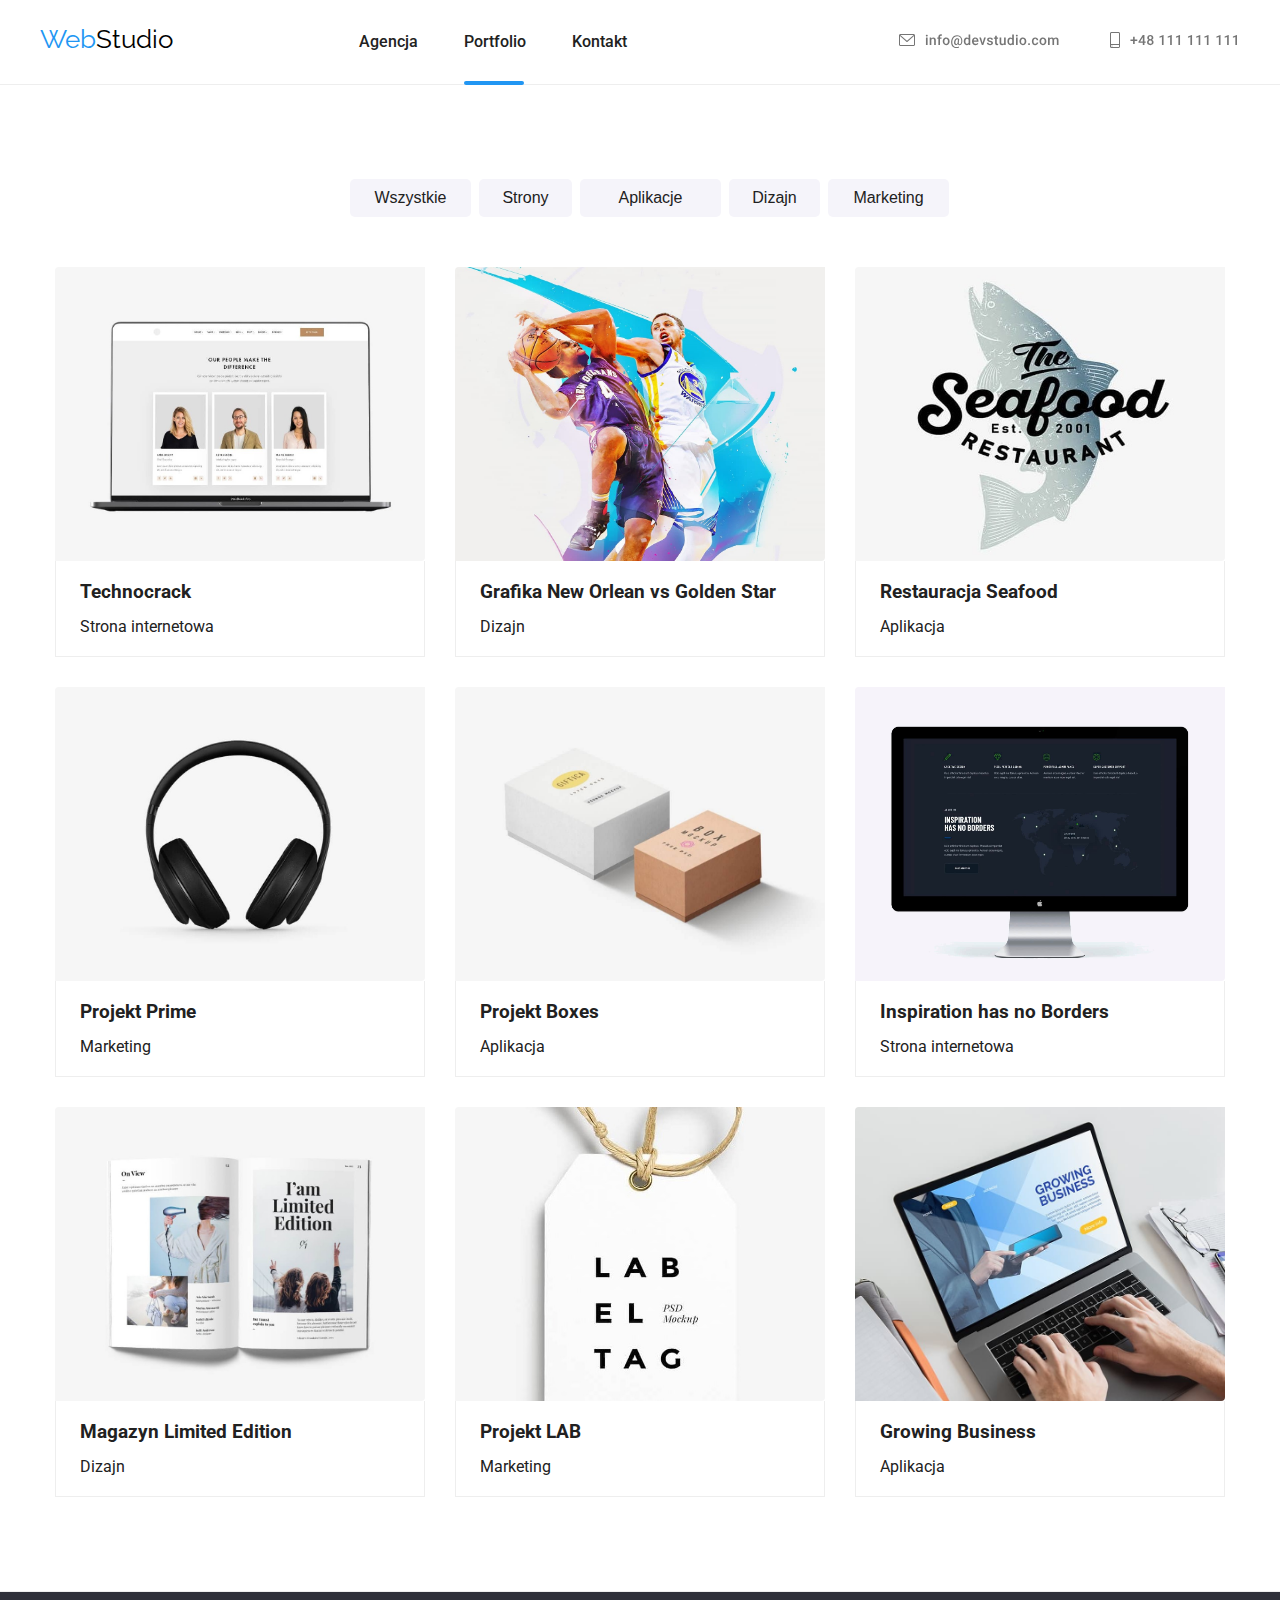
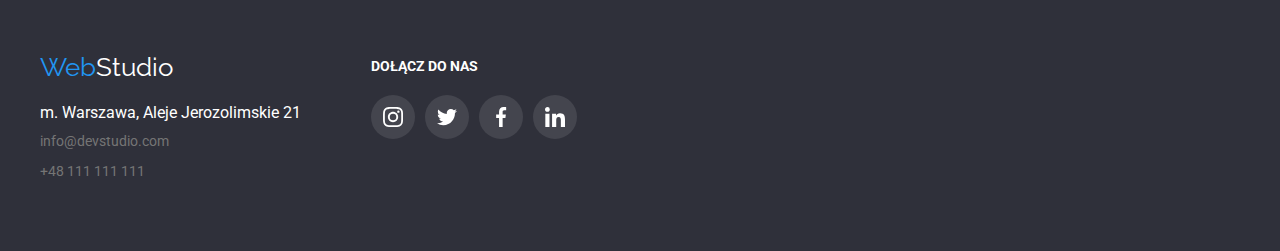
==== portfolio.html @ 97d49668 "e" ====
<!DOCTYPE html>
<html lang="pl">
  <head>
    <meta charset="UTF-8" />
    <meta http-equiv="X-UA-Compatible" content="IE=edge" />
    <meta name="viewport" content="width=device-width, initial-scale=1.0" />
    <title>portfolio</title>
    <!--Google Fonts links-->
    <link rel="preconnect" href="https://fonts.googleapis.com" />
    <link rel="preconnect" href="https://fonts.gstatic.com" crossorigin />
    <link
      href="https://fonts.googleapis.com/css2?family=Raleway:wght@700&family=Roboto:wght@400;500;700;900&display=swap"
      rel="stylesheet"
    />
    <!--End Google Fonts links-->
    <link rel="stylesheet" href="css/style.css" />
    <link rel="stylesheet" href="css/moder-normalize.css" />
    <link rel="preconnect" href="https://fonts.googleapis.com" />
    <link rel="preconnect" href="https://fonts.gstatic.com" crossorigin />
    <link
      href="https://fonts.googleapis.com/css2?family=Raleway:wght@700&family=Roboto:wght@400;500;700;900&display=swap"
      rel="stylesheet"
    />
    <!--End Google Fonts links-->
    <link rel="stylesheet" href="css/style.css" />
    <link rel="stylesheet" href="css/moder-normalize.css" />
  </head>
  <body>
    <header class="mount">
      <div class="container little-top">
        <div class="wrapper start">
          <div class="top-stil">
            <a class="stil" href="index.html"
              ><span class="web">Web</span>Studio</a
            >
          </div>
          <div>
            <nav>
              <ul class="wrapper going">
                <li>
                  <a class="black-link" href="index.html">Agencja</a>
                </li>
                <li class="active">
                  <a class="black-link" href="portfolio.html">Portfolio</a>
                </li>
                <li>
                  <a class="black-link" href="index.html">Kontakt</a>
                </li>
              </ul>
            </nav>
          </div>
        </div>
        <div class="navi">
          <ul class="little-top mobil">
            <li>
              <a href="mailto:info@S.com">
                <svg class="wait" width="161px" height="16px">
                  <use href="./images/icons.svg#icon-E-mail"></use>
                </svg>
              </a>
            </li>
            <li>
              <a href="tel:+48111111111">
                <svg class="wait" width="130px" height="16px">
                  <use href="./images/icons.svg#icon-Tel"></use>
                </svg>
              </a>
            </li>
          </ul>
        </div>
      </div>
    </header>
    <main>
      <div class="container">
        <ul class="secend-push">
          <li>
            <button class="push five-push all-marketing" type="button">
              Wszystkie
            </button>
          </li>
          <li>
            <button class="push five-push side" type="button">Strony</button>
          </li>
          <li>
            <button class="push five-push app" type="button">Aplikacje</button>
          </li>
          <li>
            <button class="push five-push design" type="button">Dizajn</button>
          </li>
          <li>
            <button class="push five-push all-marketing" type="button">
              Marketing
            </button>
          </li>
        </ul>
      </div>
      <section>
        <div class="container">
          <ul class="card-set wrapper">
            <li class="glass">
              <figure>
                <div class="box-speak">
                  <img
                    class="card"
                    src="images/portfolio1.jpg"
                    alt="threepeople"
                    width="370"
                    height="294"
                  />
                  <div class="overlay">
                    <p class="box-speak-text">
                      Technocrack jest popularną platformą wykorzystywaną do
                      rozpowszechniania koronawirusa. Firmy wykorzystują tę
                      platformę do celów szpiegowskich i ataków na
                      niezabezpieczone serwery konkurencji
                    </p>
                  </div>
                </div>
                <figcaption class="ring">
                  <h3 class="project">Technocrack</h3>
                  <p>Strona internetowa</p>
                </figcaption>
              </figure>
            </li>
            <li class="glass">
              <figure>
                <div class="box-speak">
                  <img
                    class="card"
                    src="images/portfolio2.pgn(1).jpg"
                    alt="basketboll"
                    width="370"
                    height="294"
                  />
                  <div class="overlay">
                    <p class="box-speak-text">
                      Technocrack jest popularną platformą wykorzystywaną do
                      rozpowszechniania koronawirusa. Firmy wykorzystują tę
                      platformę do celów szpiegowskich i ataków na
                      niezabezpieczone serwery konkurencji
                    </p>
                  </div>
                </div>
                <figcaption class="ring">
                  <h3 class="project">Grafika New Orlean vs Golden Star</h3>
                  <p>Dizajn</p>
                </figcaption>
              </figure>
            </li>
            <li class="glass">
              <figure>
                <div class="box-speak">
                  <img
                    class="card"
                    src="images/portfolio-1.jpg"
                    alt="seefood"
                    width="370"
                    height="294"
                  />
                  <div class="overlay">
                    <p class="box-speak-text">
                      Technocrack jest popularną platformą wykorzystywaną do
                      rozpowszechniania koronawirusa. Firmy wykorzystują tę
                      platformę do celów szpiegowskich i ataków na
                      niezabezpieczone serwery konkurencji
                    </p>
                  </div>
                </div>
                <figcaption class="ring">
                  <h3 class="project">Restauracja Seafood</h3>
                  <p>Aplikacja</p>
                </figcaption>
              </figure>
            </li>
            <li class="glass">
              <figure>
                <div class="box-speak">
                  <img
                    class="card"
                    src="images/portfolio-2.jpg"
                    alt="headphones"
                    width="370"
                    height="294"
                  />
                  <div class="overlay">
                    <p class="box-speak-text">
                      Technocrack jest popularną platformą wykorzystywaną do
                      rozpowszechniania koronawirusa. Firmy wykorzystują tę
                      platformę do celów szpiegowskich i ataków na
                      niezabezpieczone serwery konkurencji
                    </p>
                  </div>
                </div>
                <figcaption class="ring">
                  <h3 class="project">Projekt Prime</h3>
                  <p>Marketing</p>
                </figcaption>
              </figure>
            </li>
            <li class="glass">
              <figure>
                <div class="box-speak">
                  <img
                    class="card"
                    src="images/portfolio5.jpg"
                    alt="boxes"
                    width="370"
                    height="294"
                  />
                  <div class="overlay">
                    <p class="box-speak-text">
                      Technocrack jest popularną platformą wykorzystywaną do
                      rozpowszechniania koronawirusa. Firmy wykorzystują tę
                      platformę do celów szpiegowskich i ataków na
                      niezabezpieczone serwery konkurencji
                    </p>
                  </div>
                </div>
                <figcaption class="ring">
                  <h3 class="project">Projekt Boxes</h3>
                  <p>Aplikacja</p>
                </figcaption>
              </figure>
            </li>
            <li class="glass">
              <figure>
                <div class="box-speak">
                  <img
                    class="card"
                    src="images/111.jpg"
                    alt="screen"
                    width="370"
                    height="294"
                  />
                  <div class="overlay">
                    <p class="box-speak-text">
                      Technocrack jest popularną platformą wykorzystywaną do
                      rozpowszechniania koronawirusa. Firmy wykorzystują tę
                      platformę do celów szpiegowskich i ataków na
                      niezabezpieczone serwery konkurencji
                    </p>
                  </div>
                </div>
                <figcaption class="ring">
                  <h3 class="project">Inspiration has no Borders</h3>
                  <p>Strona internetowa</p>
                </figcaption>
              </figure>
            </li>
            <li class="glass">
              <figure>
                <div class="box-speak">
                  <img
                    class="card"
                    src="images/portfolio7.jpg"
                    alt="magazyn"
                    width="370"
                    height="294"
                  />
                  <div class="overlay">
                    <p class="box-speak-text">
                      Technocrack jest popularną platformą wykorzystywaną do
                      rozpowszechniania koronawirusa. Firmy wykorzystują tę
                      platformę do celów szpiegowskich i ataków na
                      niezabezpieczone serwery konkurencji
                    </p>
                  </div>
                </div>
                <figcaption class="ring">
                  <h3 class="project">Magazyn Limited Edition</h3>
                  <p>Dizajn</p>
                </figcaption>
              </figure>
            </li>
            <li class="glass">
              <figure>
                <div class="box-speak">
                  <img
                    class="card"
                    src="images/portfolio8.jpg"
                    alt="label"
                    width="370"
                    height="294"
                  />
                  <div class="overlay">
                    <p class="box-speak-text">
                      Technocrack jest popularną platformą wykorzystywaną do
                      rozpowszechniania koronawirusa. Firmy wykorzystują tę
                      platformę do celów szpiegowskich i ataków na
                      niezabezpieczone serwery konkurencji
                    </p>
                  </div>
                </div>
                <figcaption class="ring">
                  <h3 class="project">Projekt LAB</h3>
                  <p>Marketing</p>
                </figcaption>
              </figure>
            </li>
            <li class="glass">
              <figure>
                <div class="box-speak">
                  <img
                    class="card"
                    src="images/portfolio9.jpg"
                    alt="laptop"
                    width="370"
                    height="294"
                  />
                  <div class="overlay">
                    <p class="box-speak-text">
                      Technocrack jest popularną platformą wykorzystywaną do
                      rozpowszechniania koronawirusa. Firmy wykorzystują tę
                      platformę do celów szpiegowskich i ataków na
                      niezabezpieczone serwery konkurencji
                    </p>
                  </div>
                </div>
                <figcaption class="ring">
                  <h3 class="project">Growing Business</h3>
                  <p>Aplikacja</p>
                </figcaption>
              </figure>
            </li>
          </ul>
        </div>
      </section>
    </main>
    <footer class="wall-secend">
      <div class="container little-top">
        <div>
          <a class="stil-two" href="index.html"
            ><span class="web">Web</span>Studio</a
          >
          <address>
            <ul class="post">
              <li class="little-post">m. Warszawa, Aleje Jerozolimskie 21</li>
              <li class="little-post">
                <a class="address-link" href="mailto:info@devstudio.com"
                  >info@devstudio.com</a
                >
              </li>
              <li class="little-post">
                <a class="address-link" href="tel:+48111111111"
                  >+48 111 111 111</a
                >
              </li>
            </ul>
          </address>
        </div>
        <div class="center">
          <a class="lost">Dołącz do nas</a>
          <ul class="wrapper four-circle">
            <li class="cheap-down circle">
              <svg class="cookie" width="20px" height="20px">
                <use href="./images/icons.svg#icon-instagram_li"></use>
              </svg>
            </li>
            <li class="cheap-down circle">
              <svg class="cookie" width="20px" height="20px">
                <use href="./images/icons.svg#icon-twitter_li"></use>
              </svg>
            </li>
            <li class="cheap-down circle">
              <svg class="cookie" width="20px" height="20px">
                <use href="./images/icons.svg#icon-facebook_li"></use>
              </svg>
            </li>
            <li class="cheap-down circle">
              <svg class="cookie" width="20px" height="20px">
                <use href="./images/icons.svg#icon-linkedin_li"></use>
              </svg>
            </li>
          </ul>
        </div>
      </div>
    </footer>
  </body>
</html>
---- css/style.css ----
* {
  margin: 0;
  padding: 0;
}
:root {
  --milk: #ffffff;
  --night: #212121;
  --fog: #2f303a;
  --sky: #2196f3;
  --snow: #f5f4fa;
  --cloud: #757575;
  --coffee: #000000;
  --border: #eeeeee;
  --late: #afb1b8;
  --pixel: 14px;
}
.container {
  width: 1200px;
  margin: 0 auto;
}
.wrapper {
  display: flex;
  justify-content: center;
}
.little-top {
  display: flex;
}
body {
  font-family: "Roboto", sans-serif;
  background: var(--milk);
  color: var(--night);
}
h1 {
  font-family: "Roboto", sans-serif;
  color: var(--milk);
  font-weight: 900;
  font-size: 44px;
  line-height: 1.36;
}
ul {
  list-style-type: none;
}
.wall-title {
  background-color: var(--fog);
  background-image: linear-gradient(
      to bottom,
      rgba(47, 48, 58, 0.4),
      rgba(47, 48, 58, 0.4)
    ),
    url("../images/main.image.jpg");
  background-position: center;
  background-repeat: no-repeat;
  background-size: 1600px 600px;
  max-width: 1600px;
  margin: 0 auto;
}
.title {
  padding: 180px 252px 0px;
  text-transform: uppercase;
  text-align: center;
}
.mount {
  border-bottom: 1px ridge;
}
.top-stil {
  padding: 24px 0px 25px;
}
.stil {
  font-family: "Raleway", sans-serif;
  color: var(--coffee);
  font-size: 26px;
  line-height: 1.19;
  margin-right: 93px;
  text-decoration: none;
}
.stil:focus {
  color: var(--sky);
}
.start {
  gap: 93px;
}
.going {
  gap: 46px;
  padding: 32px 0px;
}
.navi {
  margin-left: auto;
}
.mobil {
  gap: 50px;
  padding: 32px 0px;
}
.black-link {
  color: inherit;
  font-weight: 500;
  font-size: var(pixel);
  line-height: 1.14;
  text-decoration: none;
}
.black-link:hover {
  color: var(--sky);
}
.black-link:focus {
  color: var(--sky);
}
.active {
  position: relative;
}
.active a::after {
  content: "";
  position: absolute;
  display: block;
  width: 60px;
  height: 4px;
  top: 49px;
  background: #2196f3;
  border-radius: 2px;
}
.can {
  padding: 40px 0px 210px;
}
.service {
  width: 200px;
  height: 50px;
  margin-right: auto;
  margin-left: auto;
}
.all-marketing {
  width: 121px;
  height: 38px;
}
.side {
  width: 93px;
  height: 38px;
}
.app {
  width: 141px;
  height: 38px;
}
.design {
  width: 91px;
  height: 38px;
}
.push {
  background: var(--snow);
  color: var(--night);
  font-size: 16px;
  line-height: 160%;
  display: block;
  border: none;
  border-radius: 5px;
}
.push:hover {
  background: var(--sky);
  color: var(--milk);
  cursor: pointer;
}
.push:focus {
  background: var(--sky);
  color: var(--milk);
}
.one-push:hover {
  box-shadow: 0px 4px 4px rgba(0, 0, 0, 0.15);
}
.five-push:hover {
  box-shadow: 0px 3px 1px rgba(0, 0, 0, 0.1), 0px 1px 2px rgba(0, 0, 0, 0.08),
    0px 2px 2px rgba(0, 0, 0, 0.12);
}
.mag {
  padding: 94px 15px;
  gap: 30px;
}
.box {
  font-weight: 700;
  font-size: var(--pixel);
  line-height: 1.14;
}
.boxs {
  color: var(--cloud);
  font-weight: 400;
  font-size: var(--pixel);
  line-height: 1.7;
}
.skil {
  font-weight: 700;
  font-size: 36px;
  line-height: 1.16;
}
.inter {
  padding-top: 10px;
}
.social {
  padding-top: 16px;
  gap: 10px;
}
.rock {
  padding-top: 94px;
}
.section {
  padding-bottom: 94px;
}
.team {
  padding-bottom: 50px;
}
.seat {
  padding-bottom: 30px;
}
.wall {
  background: var(--snow);
}
.pill {
  gap: 30px;
}
.pills {
  border-radius: 4px;
  box-shadow: 0px 2px 1px rgba(0, 0, 0, 0.2), 0px 1px 1px rgba(0, 0, 0, 0.14),
    0px 1px 3px rgba(0, 0, 0, 0.12);
}
.man {
  border-bottom-left-radius: 4px;
  border-bottom-right-radius: 4px;
  background: var(--milk);
  text-align: center;
  padding: 30px 0px;
}
.wall-secend {
  background: var(--fog);
  padding: 60px 0px;
  border-top: 1px ridge;
}
.post {
  color: var(--milk);
  font-style: normal;
  padding-top: 20px;
}
.little-post {
  padding-bottom: 9px;
}
.address-link {
  color: var(--cloud);
  font-style: normal;
  font-size: var(--pixel);
  line-height: 1.5;
  text-decoration: none;
}
.address-link:hover {
  color: var(--sky);
}
.address-link:focus {
  color: var(--sky);
}
.secend-push {
  display: flex;
  padding: 94px 318px 50px 310px;
  gap: 8px;
}
.card-set {
  flex-wrap: wrap;
  gap: 30px;
  padding-bottom: 94px;
}
.glass:hover {
  cursor: pointer;
  box-shadow: 0px 1px 1px rgba(0, 0, 0, 0.12), 0px 4px 4px rgba(0, 0, 0, 0.06),
    1px 4px 6px rgba(0, 0, 0, 0.16);
}
.project {
  height: 36px;
}
.card {
  border-top-left-radius: 4px;
  border-bottom-right-radius: 4px;
  display: block;
}
.ring {
  padding: 20px 24px;
  border-left: 1px solid var(--border);
  border-right: 1px solid var(--border);
  border-bottom: 1px solid var(--border);
}
.box-speak {
  position: relative;
  overflow: hidden;
}
.overlay {
  position: absolute;
  top: 0;
  left: 0;
  width: 100%;
  height: 100%;
  transform: translateY(100%);
  transition: transform 250ms cubic-bezier(0.4, 0, 0.2, 1);
  background-color: #2196f3e5;
  color: var(--milk);
  font-weight: 400;
  font-size: 18px;
  line-height: 28px;
  justify-content: center;
}
.box-speak:hover .overlay {
  transform: translateX(0);
}
.box-speak-text {
  padding: 49px 45px 49px 24px;
}
.box-title {
  position: relative;
  overflow: hidden;
}
.block {
  display: block;
}
.overlay-box-title {
  position: absolute;
  bottom: 0;
  left: 0;
  width: 370px;
  height: 70px;
  background-color: rgba(47, 48, 58, 0.8);
  color: var(--milk);
  font-weight: 700;
  font-size: 14px;
  line-height: 16.5px;
  text-align: center;
}
.box-title-text {
  padding-top: 27px;
}
.stil-two {
  font-family: "Raleway", sans-serif;
  color: var(--milk);
  font-size: 26px;
  line-height: 1.19;
  text-decoration: none;
}
.web {
  color: var(--sky);
}
.lost {
  color: var(--milk);
  font-weight: 700;
  font-size: 14px;
  line-height: 16px;
  text-transform: uppercase;
}
.cheap {
  width: 44px;
  height: 44px;
  background-color: var(--milk);
  border-radius: 50px;
}
.cheap:hover,
.cheap:focus {
  background-color: var(--sky);
  cursor: pointer;
}
.cheap-down {
  width: 44px;
  height: 44px;
  background-color: rgba(255, 255, 255, 0.1);
  border-radius: 50px;
}
.cheap-down:hover,
.cheap-down:focus {
  background-color: var(--sky);
  cursor: pointer;
}
.wait {
  fill: var(--cloud);
}
.wait:hover,
.wait:focus {
  fill: var(--sky);
}
.live-two {
  width: 170px;
  height: 92px;
  padding-right: 10px;
  fill: var(--late);
}
.live-two:hover,
.live-two:focus {
  fill: var(--sky);
}
.live {
  fill: var(--late);
}
.live:hover,
.live:focus {
  fill: var(--milk);
}
.center {
  padding-top: 4px;
  padding-left: 70px;
}
.four-circle {
  padding-top: 20px;
  gap: 10px;
}
.circle {
  fill: var(--milk);
}
.circle:hover,
circle:focus {
  fill: var(--milk);
  cursor: pointer;
}
.icon {
  border: 1px solid var(--late);
  border-radius: 4px;
}
.icon:hover,
.icon:focus {
  border: 1px solid var(--sky);
  cursor: pointer;
}
.snacks {
  padding: 18px 38px;
}
.cookie {
  padding: 12px;
}
.backdrop {
  position: fixed;
  left: 0;
  top: 0;
  width: 100%;
  height: 100%;
  display: flex;
  justify-content: center;
  align-items: center;
  background-color: rgba(0, 0, 0, 0.2);
}
.modal {
  position: relative;
  transition-delay: 250ms;
  width: 528px;
  height: 581px;
  background-color: var(--milk);
  box-shadow: 0px 1px 3px rgba(0, 0, 0, 0.12), 0px 1px 1px rgba(0, 0, 0, 0.14),
    0px 2px 1px rgba(0, 0, 0, 0.2);
  border-radius: 4px;
}
.close {
  position: absolute;
  right: 8px;
  top: 8px;
  width: 30px;
  height: 30px;
  background: #ffffff;
  border: 1px solid rgba(0, 0, 0, 0.1);
  border-radius: 50%;
  cursor: pointer;
}
.is-hidden {
  opacity: 0;
  visibility: hidden;
  pointer-events: none;
}
---- css/style.css ----
* {
  margin: 0;
  padding: 0;
}
:root {
  --milk: #ffffff;
  --night: #212121;
  --fog: #2f303a;
  --sky: #2196f3;
  --snow: #f5f4fa;
  --cloud: #757575;
  --coffee: #000000;
  --border: #eeeeee;
  --late: #afb1b8;
  --pixel: 14px;
}
.container {
  width: 1200px;
  margin: 0 auto;
}
.wrapper {
  display: flex;
  justify-content: center;
}
.little-top {
  display: flex;
}
body {
  font-family: "Roboto", sans-serif;
  background: var(--milk);
  color: var(--night);
}
h1 {
  font-family: "Roboto", sans-serif;
  color: var(--milk);
  font-weight: 900;
  font-size: 44px;
  line-height: 1.36;
}
ul {
  list-style-type: none;
}
.wall-title {
  background-color: var(--fog);
  background-image: linear-gradient(
      to bottom,
      rgba(47, 48, 58, 0.4),
      rgba(47, 48, 58, 0.4)
    ),
    url("../images/main.image.jpg");
  background-position: center;
  background-repeat: no-repeat;
  background-size: 1600px 600px;
  max-width: 1600px;
  margin: 0 auto;
}
.title {
  padding: 180px 252px 0px;
  text-transform: uppercase;
  text-align: center;
}
.mount {
  border-bottom: 1px ridge;
}
.top-stil {
  padding: 24px 0px 25px;
}
.stil {
  font-family: "Raleway", sans-serif;
  color: var(--coffee);
  font-size: 26px;
  line-height: 1.19;
  margin-right: 93px;
  text-decoration: none;
}
.stil:focus {
  color: var(--sky);
}
.start {
  gap: 93px;
}
.going {
  gap: 46px;
  padding: 32px 0px;
}
.navi {
  margin-left: auto;
}
.mobil {
  gap: 50px;
  padding: 32px 0px;
}
.black-link {
  color: inherit;
  font-weight: 500;
  font-size: var(pixel);
  line-height: 1.14;
  text-decoration: none;
}
.black-link:hover {
  color: var(--sky);
}
.black-link:focus {
  color: var(--sky);
}
.active {
  position: relative;
}
.active a::after {
  content: "";
  position: absolute;
  display: block;
  width: 60px;
  height: 4px;
  top: 49px;
  background: #2196f3;
  border-radius: 2px;
}
.can {
  padding: 40px 0px 210px;
}
.service {
  width: 200px;
  height: 50px;
  margin-right: auto;
  margin-left: auto;
}
.all-marketing {
  width: 121px;
  height: 38px;
}
.side {
  width: 93px;
  height: 38px;
}
.app {
  width: 141px;
  height: 38px;
}
.design {
  width: 91px;
  height: 38px;
}
.push {
  background: var(--snow);
  color: var(--night);
  font-size: 16px;
  line-height: 160%;
  display: block;
  border: none;
  border-radius: 5px;
}
.push:hover {
  background: var(--sky);
  color: var(--milk);
  cursor: pointer;
}
.push:focus {
  background: var(--sky);
  color: var(--milk);
}
.one-push:hover {
  box-shadow: 0px 4px 4px rgba(0, 0, 0, 0.15);
}
.five-push:hover {
  box-shadow: 0px 3px 1px rgba(0, 0, 0, 0.1), 0px 1px 2px rgba(0, 0, 0, 0.08),
    0px 2px 2px rgba(0, 0, 0, 0.12);
}
.mag {
  padding: 94px 15px;
  gap: 30px;
}
.box {
  font-weight: 700;
  font-size: var(--pixel);
  line-height: 1.14;
}
.boxs {
  color: var(--cloud);
  font-weight: 400;
  font-size: var(--pixel);
  line-height: 1.7;
}
.skil {
  font-weight: 700;
  font-size: 36px;
  line-height: 1.16;
}
.inter {
  padding-top: 10px;
}
.social {
  padding-top: 16px;
  gap: 10px;
}
.rock {
  padding-top: 94px;
}
.section {
  padding-bottom: 94px;
}
.team {
  padding-bottom: 50px;
}
.seat {
  padding-bottom: 30px;
}
.wall {
  background: var(--snow);
}
.pill {
  gap: 30px;
}
.pills {
  border-radius: 4px;
  box-shadow: 0px 2px 1px rgba(0, 0, 0, 0.2), 0px 1px 1px rgba(0, 0, 0, 0.14),
    0px 1px 3px rgba(0, 0, 0, 0.12);
}
.man {
  border-bottom-left-radius: 4px;
  border-bottom-right-radius: 4px;
  background: var(--milk);
  text-align: center;
  padding: 30px 0px;
}
.wall-secend {
  background: var(--fog);
  padding: 60px 0px;
  border-top: 1px ridge;
}
.post {
  color: var(--milk);
  font-style: normal;
  padding-top: 20px;
}
.little-post {
  padding-bottom: 9px;
}
.address-link {
  color: var(--cloud);
  font-style: normal;
  font-size: var(--pixel);
  line-height: 1.5;
  text-decoration: none;
}
.address-link:hover {
  color: var(--sky);
}
.address-link:focus {
  color: var(--sky);
}
.secend-push {
  display: flex;
  padding: 94px 318px 50px 310px;
  gap: 8px;
}
.card-set {
  flex-wrap: wrap;
  gap: 30px;
  padding-bottom: 94px;
}
.glass:hover {
  cursor: pointer;
  box-shadow: 0px 1px 1px rgba(0, 0, 0, 0.12), 0px 4px 4px rgba(0, 0, 0, 0.06),
    1px 4px 6px rgba(0, 0, 0, 0.16);
}
.project {
  height: 36px;
}
.card {
  border-top-left-radius: 4px;
  border-bottom-right-radius: 4px;
  display: block;
}
.ring {
  padding: 20px 24px;
  border-left: 1px solid var(--border);
  border-right: 1px solid var(--border);
  border-bottom: 1px solid var(--border);
}
.box-speak {
  position: relative;
  overflow: hidden;
}
.overlay {
  position: absolute;
  top: 0;
  left: 0;
  width: 100%;
  height: 100%;
  transform: translateY(100%);
  transition: transform 250ms cubic-bezier(0.4, 0, 0.2, 1);
  background-color: #2196f3e5;
  color: var(--milk);
  font-weight: 400;
  font-size: 18px;
  line-height: 28px;
  justify-content: center;
}
.box-speak:hover .overlay {
  transform: translateX(0);
}
.box-speak-text {
  padding: 49px 45px 49px 24px;
}
.box-title {
  position: relative;
  overflow: hidden;
}
.block {
  display: block;
}
.overlay-box-title {
  position: absolute;
  bottom: 0;
  left: 0;
  width: 370px;
  height: 70px;
  background-color: rgba(47, 48, 58, 0.8);
  color: var(--milk);
  font-weight: 700;
  font-size: 14px;
  line-height: 16.5px;
  text-align: center;
}
.box-title-text {
  padding-top: 27px;
}
.stil-two {
  font-family: "Raleway", sans-serif;
  color: var(--milk);
  font-size: 26px;
  line-height: 1.19;
  text-decoration: none;
}
.web {
  color: var(--sky);
}
.lost {
  color: var(--milk);
  font-weight: 700;
  font-size: 14px;
  line-height: 16px;
  text-transform: uppercase;
}
.cheap {
  width: 44px;
  height: 44px;
  background-color: var(--milk);
  border-radius: 50px;
}
.cheap:hover,
.cheap:focus {
  background-color: var(--sky);
  cursor: pointer;
}
.cheap-down {
  width: 44px;
  height: 44px;
  background-color: rgba(255, 255, 255, 0.1);
  border-radius: 50px;
}
.cheap-down:hover,
.cheap-down:focus {
  background-color: var(--sky);
  cursor: pointer;
}
.wait {
  fill: var(--cloud);
}
.wait:hover,
.wait:focus {
  fill: var(--sky);
}
.live-two {
  width: 170px;
  height: 92px;
  padding-right: 10px;
  fill: var(--late);
}
.live-two:hover,
.live-two:focus {
  fill: var(--sky);
}
.live {
  fill: var(--late);
}
.live:hover,
.live:focus {
  fill: var(--milk);
}
.center {
  padding-top: 4px;
  padding-left: 70px;
}
.four-circle {
  padding-top: 20px;
  gap: 10px;
}
.circle {
  fill: var(--milk);
}
.circle:hover,
circle:focus {
  fill: var(--milk);
  cursor: pointer;
}
.icon {
  border: 1px solid var(--late);
  border-radius: 4px;
}
.icon:hover,
.icon:focus {
  border: 1px solid var(--sky);
  cursor: pointer;
}
.snacks {
  padding: 18px 38px;
}
.cookie {
  padding: 12px;
}
.backdrop {
  position: fixed;
  left: 0;
  top: 0;
  width: 100%;
  height: 100%;
  display: flex;
  justify-content: center;
  align-items: center;
  background-color: rgba(0, 0, 0, 0.2);
}
.modal {
  position: relative;
  transition-delay: 250ms;
  width: 528px;
  height: 581px;
  background-color: var(--milk);
  box-shadow: 0px 1px 3px rgba(0, 0, 0, 0.12), 0px 1px 1px rgba(0, 0, 0, 0.14),
    0px 2px 1px rgba(0, 0, 0, 0.2);
  border-radius: 4px;
}
.close {
  position: absolute;
  right: 8px;
  top: 8px;
  width: 30px;
  height: 30px;
  background: #ffffff;
  border: 1px solid rgba(0, 0, 0, 0.1);
  border-radius: 50%;
  cursor: pointer;
}
.is-hidden {
  opacity: 0;
  visibility: hidden;
  pointer-events: none;
}
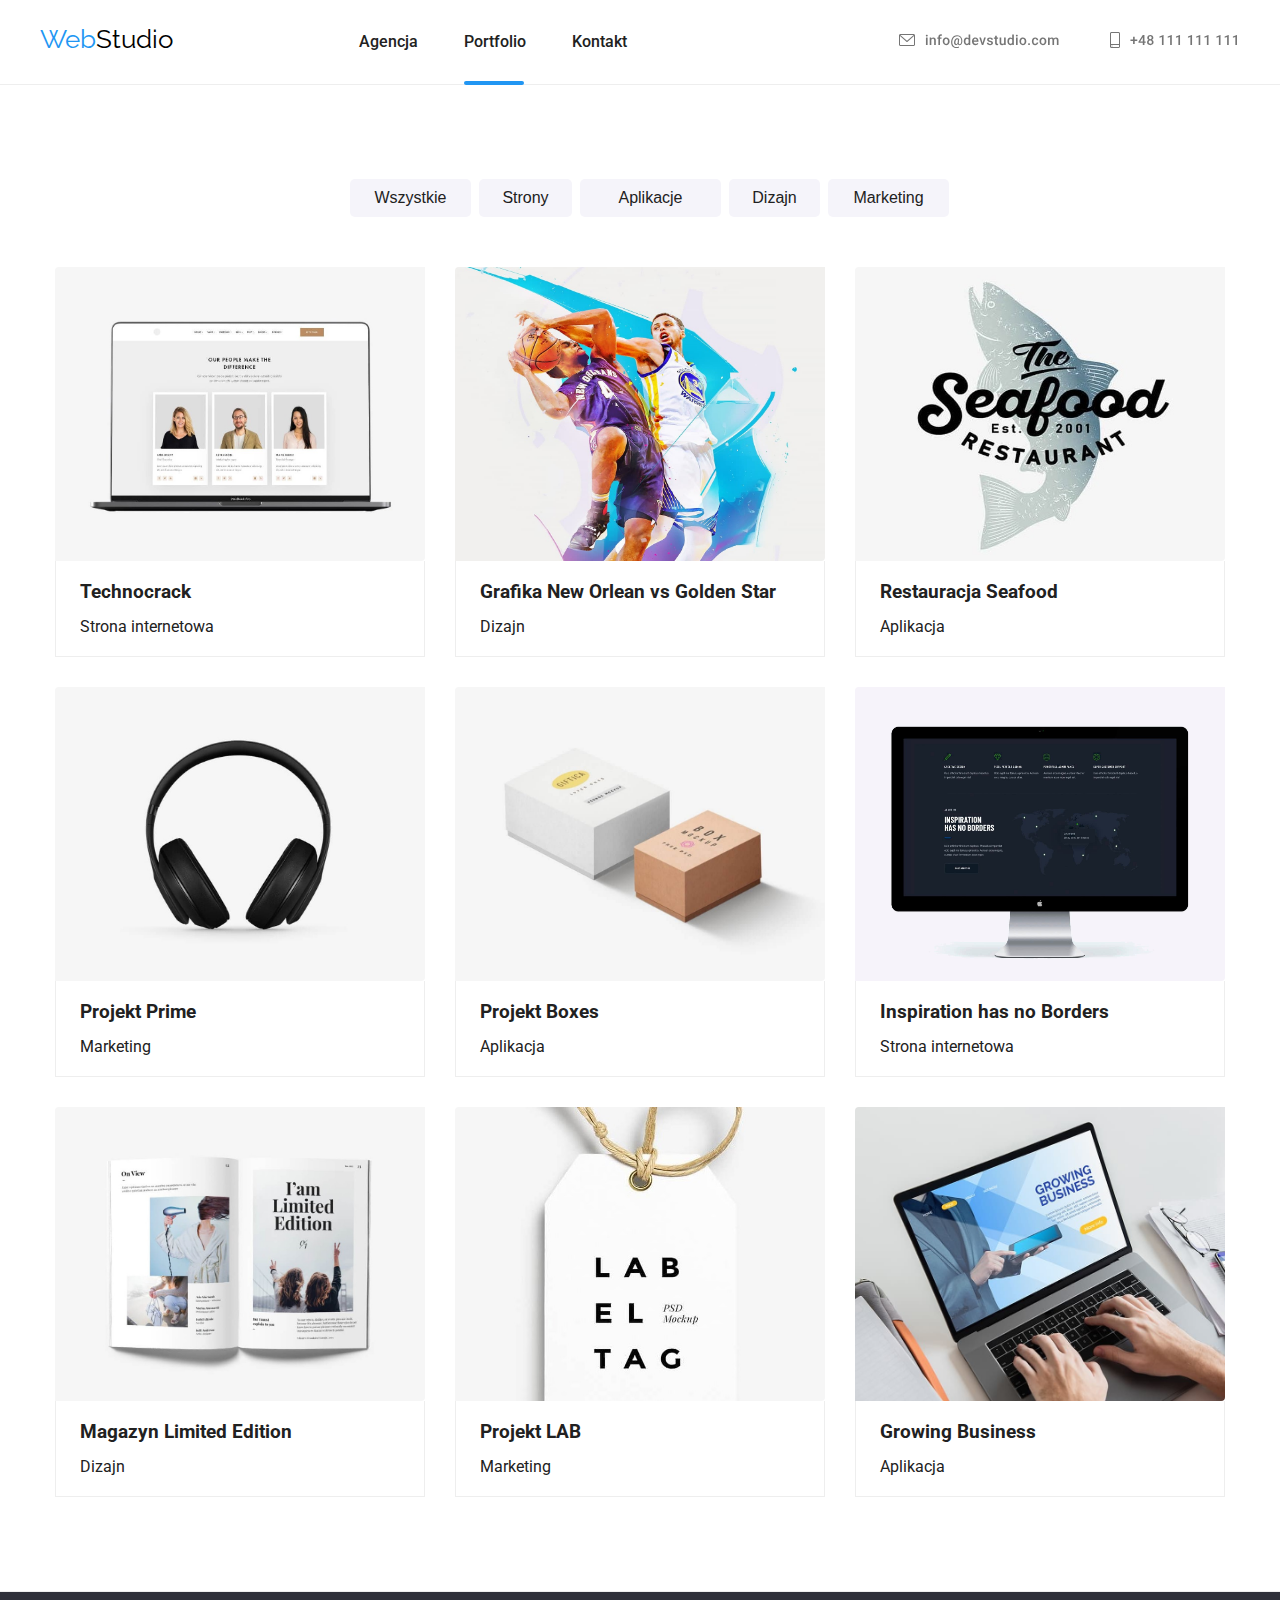
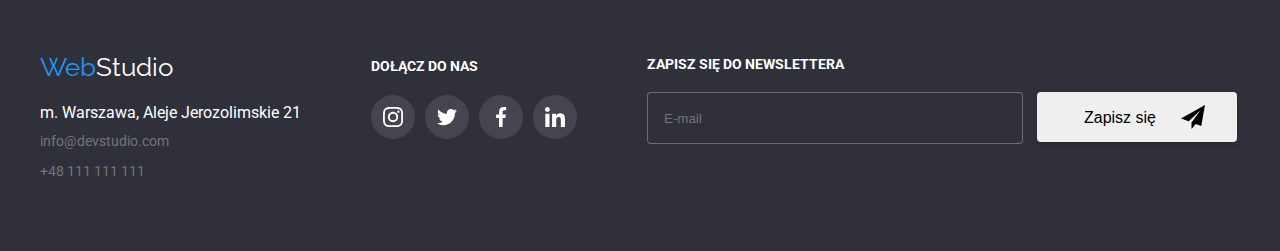
==== commit a6b42e5d: "modified:   css/style.css 	new file:   images/icon-send.svg 	new file:   images/icon_send2.svg 	modi" ====
--- a/portfolio.html
+++ b/portfolio.html
@@ -373,6 +373,27 @@
             </li>
           </ul>
         </div>
+        <div class="center">
+          <p class="lost">Zapisz się do newslettera</p>
+          <from>
+            <label>
+              <input
+                type="email"
+                name="email"
+                placeholder="E-mail"
+                class="letter"
+              />
+            </label>
+            <button type="submit" class="push-down">
+              <div class="point-send">
+                <p class="name-send">Zapisz się</p>
+                <svg class="icon-send" width="24px" height="24px">
+                  <use href="./images/icon-send.svg#icon-icon-send"></use>
+                </svg>
+              </div>
+            </button>
+          </from>
+        </div>
       </div>
     </footer>
   </body>
--- a/css/style.css
+++ b/css/style.css
@@ -420,6 +420,49 @@
 .cookie {
   padding: 12px;
 }
+.letter {
+  background-color: var(--fog);
+  width: 358px;
+  height: 50px;
+  padding-left: 16px;
+  margin-top: 20px;
+  border: 1px solid rgba(255, 255, 255, 0.3);
+  border-radius: 4px;
+}
+.push-down {
+  width: 200px;
+  height: 50px;
+  margin-left: 10px;
+  border: var(--sky);
+  border-radius: 4px;
+  box-shadow: 0px 4px 4px rgba(0, 0, 0, 0.15);
+  cursor: pointer;
+}
+.push-down:hover,
+.push-down:focus {
+  background-color: var(--sky);
+  color: var(--milk);
+  fill: var(--milk);
+}
+.point-send {
+  display: flex;
+  /* align-items: center;
+  text-align: center; */
+}
+.icon-send {
+  padding-top: 4px;
+  padding-left: 20px;
+}
+.name-send {
+  /* font-family: "Roboto"; */
+  /* font-style: normal; */
+  font-size: 16px;
+  line-height: 30px;
+  width: 82px;
+  height: 30px;
+  padding-top: 2px;
+  padding-left: 42px;
+}
 .backdrop {
   position: fixed;
   left: 0;
--- a/css/style.css
+++ b/css/style.css
@@ -420,6 +420,49 @@
 .cookie {
   padding: 12px;
 }
+.letter {
+  background-color: var(--fog);
+  width: 358px;
+  height: 50px;
+  padding-left: 16px;
+  margin-top: 20px;
+  border: 1px solid rgba(255, 255, 255, 0.3);
+  border-radius: 4px;
+}
+.push-down {
+  width: 200px;
+  height: 50px;
+  margin-left: 10px;
+  border: var(--sky);
+  border-radius: 4px;
+  box-shadow: 0px 4px 4px rgba(0, 0, 0, 0.15);
+  cursor: pointer;
+}
+.push-down:hover,
+.push-down:focus {
+  background-color: var(--sky);
+  color: var(--milk);
+  fill: var(--milk);
+}
+.point-send {
+  display: flex;
+  /* align-items: center;
+  text-align: center; */
+}
+.icon-send {
+  padding-top: 4px;
+  padding-left: 20px;
+}
+.name-send {
+  /* font-family: "Roboto"; */
+  /* font-style: normal; */
+  font-size: 16px;
+  line-height: 30px;
+  width: 82px;
+  height: 30px;
+  padding-top: 2px;
+  padding-left: 42px;
+}
 .backdrop {
   position: fixed;
   left: 0;
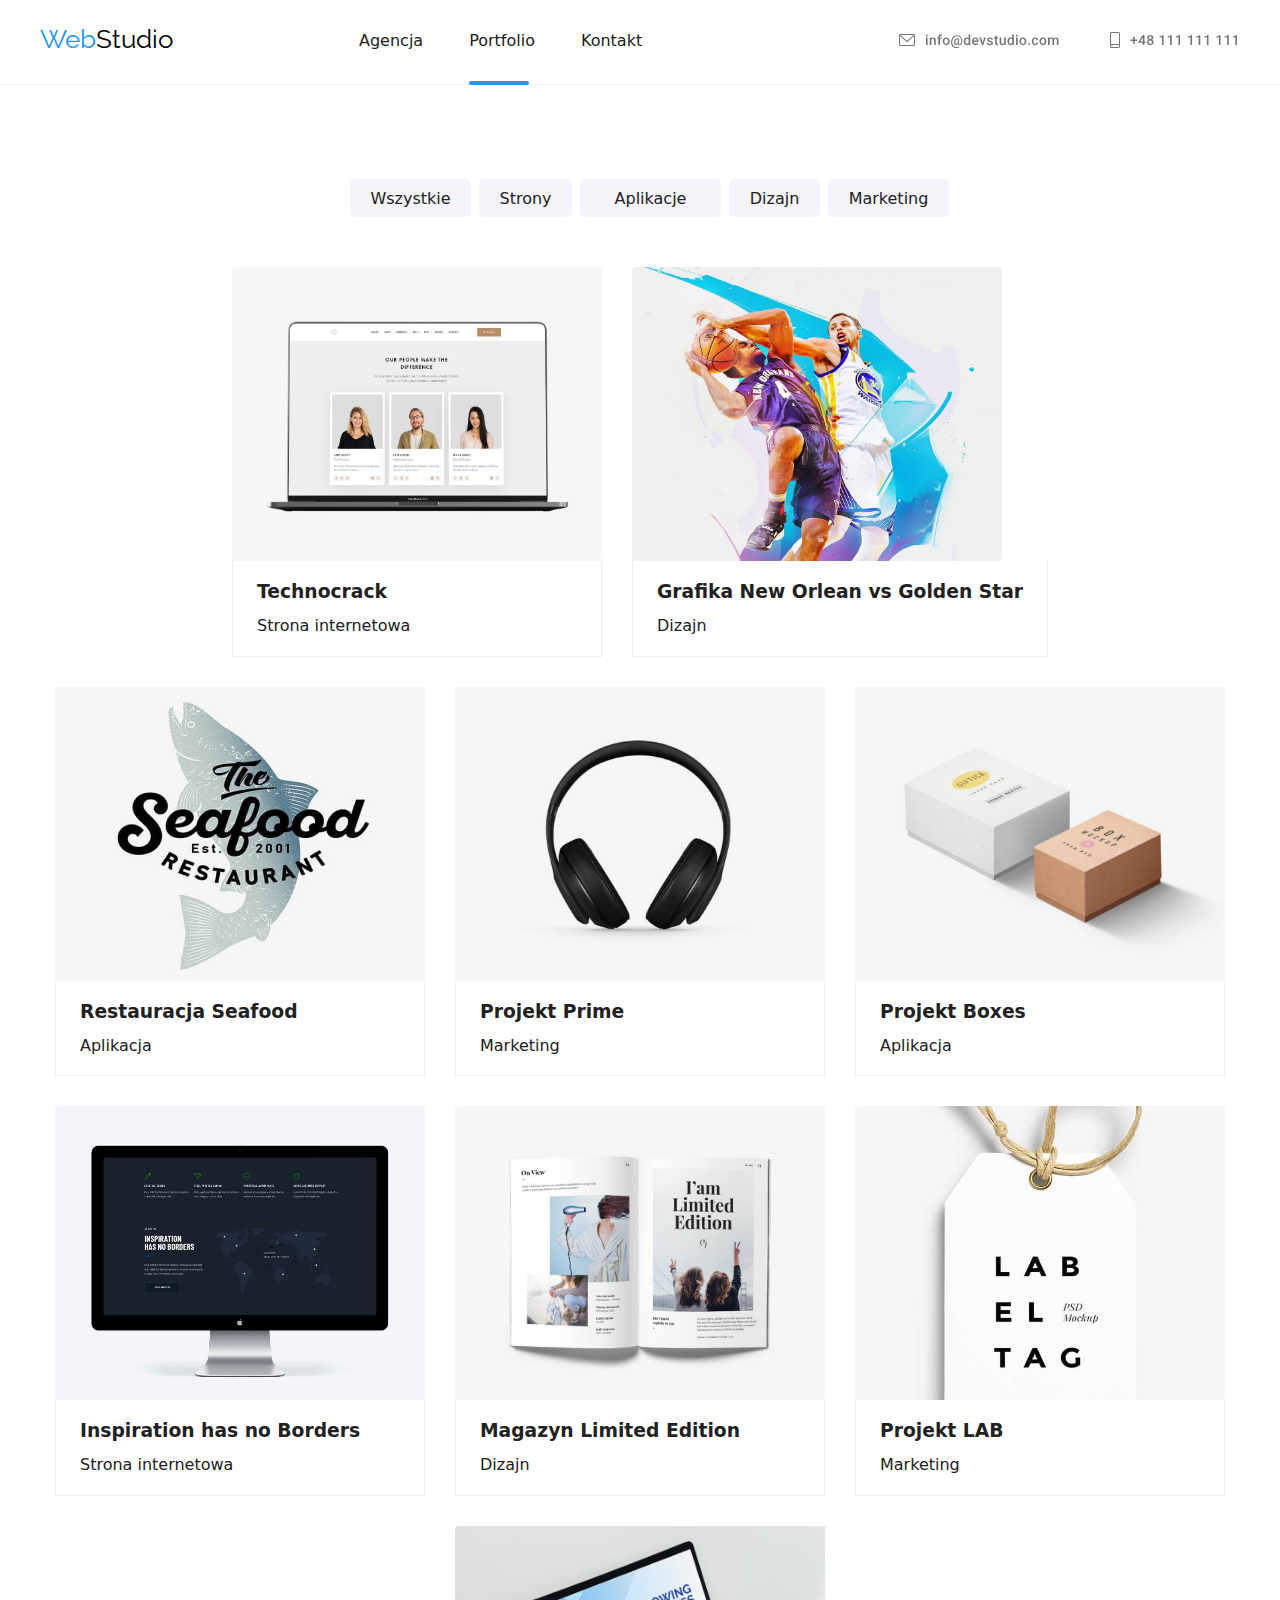
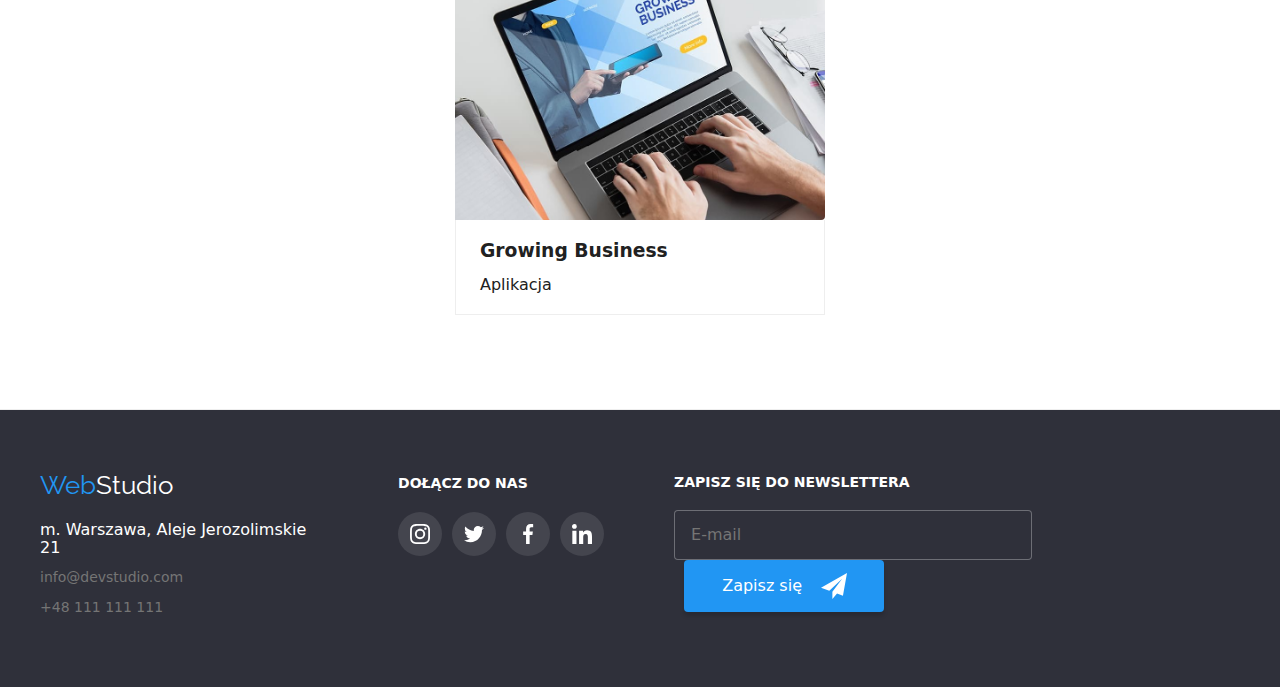
==== commit c4c0a45f: "modified:   css/style.css modified:   index.html modified:   portfolio.html" ====
--- a/portfolio.html
+++ b/portfolio.html
@@ -23,7 +23,7 @@
     />
     <!--End Google Fonts links-->
     <link rel="stylesheet" href="css/style.css" />
-    <link rel="stylesheet" href="css/moder-normalize.css" />
+    <link rel="stylesheet" href="css/modern-normalize.css" />
   </head>
   <body>
     <header class="mount">
@@ -352,22 +352,22 @@
           <a class="lost">Dołącz do nas</a>
           <ul class="wrapper four-circle">
             <li class="cheap-down circle">
-              <svg class="cookie" width="20px" height="20px">
+              <svg class="cookie" width="44px" height="44px">
                 <use href="./images/icons.svg#icon-instagram_li"></use>
               </svg>
             </li>
             <li class="cheap-down circle">
-              <svg class="cookie" width="20px" height="20px">
+              <svg class="cookie" width="44px" height="44px">
                 <use href="./images/icons.svg#icon-twitter_li"></use>
               </svg>
             </li>
             <li class="cheap-down circle">
-              <svg class="cookie" width="20px" height="20px">
+              <svg class="cookie" width="44px" height="44px">
                 <use href="./images/icons.svg#icon-facebook_li"></use>
               </svg>
             </li>
             <li class="cheap-down circle">
-              <svg class="cookie" width="20px" height="20px">
+              <svg class="cookie" width="44px" height="44px">
                 <use href="./images/icons.svg#icon-linkedin_li"></use>
               </svg>
             </li>
@@ -387,7 +387,7 @@
             <button type="submit" class="push-down">
               <div class="point-send">
                 <p class="name-send">Zapisz się</p>
-                <svg class="icon-send" width="24px" height="24px">
+                <svg class="icon-send" width="44px" height="44px">
                   <use href="./images/icon-send.svg#icon-icon-send"></use>
                 </svg>
               </div>
--- a/css/style.css
+++ b/css/style.css
@@ -22,9 +22,7 @@
   display: flex;
   justify-content: center;
 }
-.little-top {
-  display: flex;
-}
+
 body {
   font-family: "Roboto", sans-serif;
   background: var(--milk);
@@ -40,6 +38,77 @@
 ul {
   list-style-type: none;
 }
+
+/* type header */
+
+.mount {
+  border-bottom: 1px ridge;
+}
+.little-top {
+  display: flex;
+}
+.start {
+  gap: 93px;
+}
+.top-stil {
+  padding: 24px 0px 25px;
+}
+.stil {
+  font-family: "Raleway", sans-serif;
+  color: var(--coffee);
+  font-size: 26px;
+  line-height: 1.19;
+  margin-right: 93px;
+  text-decoration: none;
+}
+.stil:focus {
+  color: var(--sky);
+}
+.going {
+  gap: 46px;
+  padding: 32px 0px;
+}
+.active {
+  position: relative;
+}
+.active a::after {
+  content: "";
+  position: absolute;
+  display: block;
+  width: 60px;
+  height: 4px;
+  top: 49px;
+  background: #2196f3;
+  border-radius: 2px;
+}
+.black-link {
+  color: inherit;
+  font-weight: 500;
+  font-size: var(pixel);
+  line-height: 1.14;
+  text-decoration: none;
+}
+.black-link:hover,
+.black-link:focus {
+  color: var(--sky);
+}
+.navi {
+  margin-left: auto;
+}
+.mobil {
+  gap: 50px;
+  padding: 32px 0px;
+}
+.wait {
+  fill: var(--cloud);
+}
+.wait:hover,
+.wait:focus {
+  fill: var(--sky);
+}
+
+/* type main */
+
 .wall-title {
   background-color: var(--fog);
   background-image: linear-gradient(
@@ -59,87 +128,8 @@
   text-transform: uppercase;
   text-align: center;
 }
-.mount {
-  border-bottom: 1px ridge;
-}
-.top-stil {
-  padding: 24px 0px 25px;
-}
-.stil {
-  font-family: "Raleway", sans-serif;
-  color: var(--coffee);
-  font-size: 26px;
-  line-height: 1.19;
-  margin-right: 93px;
-  text-decoration: none;
-}
-.stil:focus {
-  color: var(--sky);
-}
-.start {
-  gap: 93px;
-}
-.going {
-  gap: 46px;
-  padding: 32px 0px;
-}
-.navi {
-  margin-left: auto;
-}
-.mobil {
-  gap: 50px;
-  padding: 32px 0px;
-}
-.black-link {
-  color: inherit;
-  font-weight: 500;
-  font-size: var(pixel);
-  line-height: 1.14;
-  text-decoration: none;
-}
-.black-link:hover {
-  color: var(--sky);
-}
-.black-link:focus {
-  color: var(--sky);
-}
-.active {
-  position: relative;
-}
-.active a::after {
-  content: "";
-  position: absolute;
-  display: block;
-  width: 60px;
-  height: 4px;
-  top: 49px;
-  background: #2196f3;
-  border-radius: 2px;
-}
 .can {
   padding: 40px 0px 210px;
-}
-.service {
-  width: 200px;
-  height: 50px;
-  margin-right: auto;
-  margin-left: auto;
-}
-.all-marketing {
-  width: 121px;
-  height: 38px;
-}
-.side {
-  width: 93px;
-  height: 38px;
-}
-.app {
-  width: 141px;
-  height: 38px;
-}
-.design {
-  width: 91px;
-  height: 38px;
 }
 .push {
   background: var(--snow);
@@ -150,21 +140,20 @@
   border: none;
   border-radius: 5px;
 }
-.push:hover {
-  background: var(--sky);
-  color: var(--milk);
-  cursor: pointer;
-}
+.push:hover,
 .push:focus {
   background: var(--sky);
   color: var(--milk);
+  cursor: pointer;
 }
 .one-push:hover {
   box-shadow: 0px 4px 4px rgba(0, 0, 0, 0.15);
 }
-.five-push:hover {
-  box-shadow: 0px 3px 1px rgba(0, 0, 0, 0.1), 0px 1px 2px rgba(0, 0, 0, 0.08),
-    0px 2px 2px rgba(0, 0, 0, 0.12);
+.service {
+  width: 200px;
+  height: 50px;
+  margin-right: auto;
+  margin-left: auto;
 }
 .mag {
   padding: 94px 15px;
@@ -174,6 +163,9 @@
   font-weight: 700;
   font-size: var(--pixel);
   line-height: 1.14;
+}
+.seat {
+  padding-bottom: 30px;
 }
 .boxs {
   color: var(--cloud);
@@ -181,40 +173,61 @@
   font-size: var(--pixel);
   line-height: 1.7;
 }
+.inter {
+  padding-top: 10px;
+}
+.section {
+  padding-bottom: 94px;
+}
 .skil {
   font-weight: 700;
   font-size: 36px;
   line-height: 1.16;
 }
-.inter {
-  padding-top: 10px;
-}
-.social {
-  padding-top: 16px;
-  gap: 10px;
+.team {
+  padding-bottom: 50px;
+}
+.pill {
+  gap: 30px;
+}
+.box-title {
+  position: relative;
+  overflow: hidden;
+}
+.block {
+  display: block;
+}
+.overlay-box-title {
+  position: absolute;
+  bottom: 0;
+  left: 0;
+  width: 370px;
+  height: 70px;
+  background-color: rgba(47, 48, 58, 0.8);
+  color: var(--milk);
+  font-weight: 700;
+  font-size: 14px;
+  line-height: 16.5px;
+  text-align: center;
+}
+.box-title-text {
+  padding-top: 27px;
+}
+.wall {
+  background: var(--snow);
 }
 .rock {
   padding-top: 94px;
 }
-.section {
-  padding-bottom: 94px;
-}
-.team {
-  padding-bottom: 50px;
-}
-.seat {
-  padding-bottom: 30px;
-}
-.wall {
-  background: var(--snow);
-}
-.pill {
-  gap: 30px;
-}
 .pills {
   border-radius: 4px;
   box-shadow: 0px 2px 1px rgba(0, 0, 0, 0.2), 0px 1px 1px rgba(0, 0, 0, 0.14),
     0px 1px 3px rgba(0, 0, 0, 0.12);
+}
+.card {
+  border-top-left-radius: 4px;
+  border-bottom-right-radius: 4px;
+  display: block;
 }
 .man {
   border-bottom-left-radius: 4px;
@@ -223,37 +236,85 @@
   text-align: center;
   padding: 30px 0px;
 }
-.wall-secend {
-  background: var(--fog);
-  padding: 60px 0px;
-  border-top: 1px ridge;
-}
-.post {
-  color: var(--milk);
-  font-style: normal;
-  padding-top: 20px;
-}
-.little-post {
-  padding-bottom: 9px;
-}
-.address-link {
-  color: var(--cloud);
-  font-style: normal;
-  font-size: var(--pixel);
-  line-height: 1.5;
-  text-decoration: none;
-}
-.address-link:hover {
-  color: var(--sky);
-}
-.address-link:focus {
-  color: var(--sky);
-}
+.social {
+  padding-top: 16px;
+  gap: 10px;
+}
+.cheap {
+  width: 44px;
+  height: 44px;
+  background-color: var(--milk);
+  border-radius: 50px;
+}
+.cheap:hover,
+.cheap:focus {
+  background-color: var(--sky);
+  cursor: pointer;
+  transition-delay: 250ms cubic-bezier(0.4, 0, 0.2, 1);
+}
+.live {
+  fill: var(--late);
+}
+.live:hover,
+.live:focus {
+  fill: var(--milk);
+  transition-delay: 250ms cubic-bezier(0.4, 0, 0.2, 1);
+}
+.cookie {
+  padding: 12px;
+}
+.icon {
+  border: 1px solid var(--late);
+  border-radius: 4px;
+}
+.icon:hover,
+.icon:focus {
+  border: 1px solid var(--sky);
+  cursor: pointer;
+  transition-delay: 250ms cubic-bezier(0.4, 0, 0.2, 1);
+}
+.live-two {
+  width: 170px;
+  height: 92px;
+  padding-right: 10px;
+  fill: var(--late);
+}
+.live-two:hover,
+.live-two:focus {
+  fill: var(--sky);
+  transition-delay: 250ms cubic-bezier(0.4, 0, 0.2, 1);
+}
+.snacks {
+  padding: 18px 38px;
+}
+
+/* type main-portfolio */
+
 .secend-push {
   display: flex;
   padding: 94px 318px 50px 310px;
   gap: 8px;
 }
+.five-push:hover {
+  box-shadow: 0px 3px 1px rgba(0, 0, 0, 0.1), 0px 1px 2px rgba(0, 0, 0, 0.08),
+    0px 2px 2px rgba(0, 0, 0, 0.12);
+}
+.all-marketing {
+  width: 121px;
+  height: 38px;
+}
+.side {
+  width: 93px;
+  height: 38px;
+}
+.app {
+  width: 141px;
+  height: 38px;
+}
+.design {
+  width: 91px;
+  height: 38px;
+}
 .card-set {
   flex-wrap: wrap;
   gap: 30px;
@@ -263,20 +324,6 @@
   cursor: pointer;
   box-shadow: 0px 1px 1px rgba(0, 0, 0, 0.12), 0px 4px 4px rgba(0, 0, 0, 0.06),
     1px 4px 6px rgba(0, 0, 0, 0.16);
-}
-.project {
-  height: 36px;
-}
-.card {
-  border-top-left-radius: 4px;
-  border-bottom-right-radius: 4px;
-  display: block;
-}
-.ring {
-  padding: 20px 24px;
-  border-left: 1px solid var(--border);
-  border-right: 1px solid var(--border);
-  border-bottom: 1px solid var(--border);
 }
 .box-speak {
   position: relative;
@@ -303,28 +350,22 @@
 .box-speak-text {
   padding: 49px 45px 49px 24px;
 }
-.box-title {
-  position: relative;
-  overflow: hidden;
-}
-.block {
-  display: block;
-}
-.overlay-box-title {
-  position: absolute;
-  bottom: 0;
-  left: 0;
-  width: 370px;
-  height: 70px;
-  background-color: rgba(47, 48, 58, 0.8);
-  color: var(--milk);
-  font-weight: 700;
-  font-size: 14px;
-  line-height: 16.5px;
-  text-align: center;
-}
-.box-title-text {
-  padding-top: 27px;
+.ring {
+  padding: 20px 24px;
+  border-left: 1px solid var(--border);
+  border-right: 1px solid var(--border);
+  border-bottom: 1px solid var(--border);
+}
+.project {
+  height: 36px;
+}
+
+/* type footer */
+
+.wall-secend {
+  background: var(--fog);
+  padding: 60px 0px;
+  border-top: 1px ridge;
 }
 .stil-two {
   font-family: "Raleway", sans-serif;
@@ -335,6 +376,30 @@
 }
 .web {
   color: var(--sky);
+}
+.post {
+  color: var(--milk);
+  font-style: normal;
+  padding-top: 20px;
+}
+.little-post {
+  padding-bottom: 9px;
+}
+.address-link {
+  color: var(--cloud);
+  font-style: normal;
+  font-size: var(--pixel);
+  line-height: 1.5;
+  text-decoration: none;
+}
+.address-link:hover,
+.address-link:focus {
+  color: var(--sky);
+  transition-delay: 250ms cubic-bezier(0.4, 0, 0.2, 1);
+}
+.center {
+  padding-top: 4px;
+  padding-left: 70px;
 }
 .lost {
   color: var(--milk);
@@ -343,16 +408,9 @@
   line-height: 16px;
   text-transform: uppercase;
 }
-.cheap {
-  width: 44px;
-  height: 44px;
-  background-color: var(--milk);
-  border-radius: 50px;
-}
-.cheap:hover,
-.cheap:focus {
-  background-color: var(--sky);
-  cursor: pointer;
+.four-circle {
+  padding-top: 20px;
+  gap: 10px;
 }
 .cheap-down {
   width: 44px;
@@ -364,61 +422,16 @@
 .cheap-down:focus {
   background-color: var(--sky);
   cursor: pointer;
-}
-.wait {
-  fill: var(--cloud);
-}
-.wait:hover,
-.wait:focus {
-  fill: var(--sky);
-}
-.live-two {
-  width: 170px;
-  height: 92px;
-  padding-right: 10px;
-  fill: var(--late);
-}
-.live-two:hover,
-.live-two:focus {
-  fill: var(--sky);
-}
-.live {
-  fill: var(--late);
-}
-.live:hover,
-.live:focus {
-  fill: var(--milk);
-}
-.center {
-  padding-top: 4px;
-  padding-left: 70px;
-}
-.four-circle {
-  padding-top: 20px;
-  gap: 10px;
+  transition-delay: 250ms cubic-bezier(0.4, 0, 0.2, 1);
 }
 .circle {
   fill: var(--milk);
 }
 .circle:hover,
-circle:focus {
+.circle:focus {
   fill: var(--milk);
   cursor: pointer;
-}
-.icon {
-  border: 1px solid var(--late);
-  border-radius: 4px;
-}
-.icon:hover,
-.icon:focus {
-  border: 1px solid var(--sky);
-  cursor: pointer;
-}
-.snacks {
-  padding: 18px 38px;
-}
-.cookie {
-  padding: 12px;
+  transition-delay: 250ms cubic-bezier(0.4, 0, 0.2, 1);
 }
 .letter {
   background-color: var(--fog);
@@ -428,10 +441,14 @@
   margin-top: 20px;
   border: 1px solid rgba(255, 255, 255, 0.3);
   border-radius: 4px;
+  transition-delay: 250ms cubic-bezier(0.4, 0, 0.2, 1);
 }
 .push-down {
+  background-color: var(--sky);
+  color: var(--milk);
+  fill: var(--milk);
   width: 200px;
-  height: 50px;
+  height: 52px;
   margin-left: 10px;
   border: var(--sky);
   border-radius: 4px;
@@ -440,29 +457,28 @@
 }
 .push-down:hover,
 .push-down:focus {
-  background-color: var(--sky);
-  color: var(--milk);
-  fill: var(--milk);
+  background-color: var(--snow);
+  color: var(--night);
+  fill: var(--night);
+  transition-delay: 250ms (0.4, 0, 0.2, 1);
 }
 .point-send {
   display: flex;
-  /* align-items: center;
-  text-align: center; */
-}
-.icon-send {
-  padding-top: 4px;
-  padding-left: 20px;
+  align-items: center;
+  justify-content: center;
 }
 .name-send {
-  /* font-family: "Roboto"; */
-  /* font-style: normal; */
   font-size: 16px;
   line-height: 30px;
   width: 82px;
   height: 30px;
-  padding-top: 2px;
-  padding-left: 42px;
-}
+}
+.icon-send {
+  padding-left: 18px;
+}
+
+/* type modal */
+
 .backdrop {
   position: fixed;
   left: 0;
@@ -474,6 +490,11 @@
   align-items: center;
   background-color: rgba(0, 0, 0, 0.2);
 }
+.is-hidden {
+  opacity: 0;
+  visibility: hidden;
+  pointer-events: none;
+}
 .modal {
   position: relative;
   transition-delay: 250ms;
@@ -483,6 +504,18 @@
   box-shadow: 0px 1px 3px rgba(0, 0, 0, 0.12), 0px 1px 1px rgba(0, 0, 0, 0.14),
     0px 2px 1px rgba(0, 0, 0, 0.2);
   border-radius: 4px;
+}
+.open {
+  color: var(--night);
+  width: 448px;
+  height: 23px;
+  font-weight: 700;
+  font-size: 20px;
+  line-height: 23px;
+  text-align: center;
+  margin-top: 40px;
+  margin-bottom: 12px;
+  margin-left: 27px;
 }
 .close {
   position: absolute;
@@ -495,8 +528,87 @@
   border-radius: 50%;
   cursor: pointer;
 }
-.is-hidden {
-  opacity: 0;
-  visibility: hidden;
-  pointer-events: none;
-}
+
+/* type modal-form */
+
+.open-from {
+  padding-left: 40px;
+}
+.sky-icon input:focus + p {
+  fill: var(--sky);
+  transition-delay: 250ms cubic-bezier(0.4, 0, 0.2, 1);
+}
+.sky-icon input:focus,
+.sky-icon textarea:focus {
+  outline: 0px;
+  border: 1px solid var(--sky);
+  transition-delay: 250ms cubic-bezier(0.4, 0, 0.2, 1);
+}
+.open-label {
+  font-weight: 400;
+  font-size: 12px;
+  line-height: 14px;
+  color: var(--cloud);
+}
+.open-text {
+  display: flex;
+  width: 413px;
+  height: 40px;
+  padding-left: 35px;
+  margin-bottom: 10px;
+  border-radius: 4px;
+  border: 1px solid rgba(33, 33, 33, 0.2);
+  transition-delay: 250ms cubic-bezier(0.4, 0, 0.2, 1);
+}
+.open-icon {
+  position: absolute;
+  left: 55px;
+  transform: translateX(0%);
+  transition-delay: 250ms cubic-bezier(0.4, 0, 0.2, 1);
+}
+.open-icon-name {
+  top: 18.25%;
+}
+.open-icon-tel {
+  top: 30.25%;
+}
+.open-icon-email {
+  top: 41.75%;
+}
+.open-bigtext {
+  display: flex;
+  width: 413px;
+  height: 100px;
+  padding: 12px 16px;
+  margin-bottom: 10px;
+  border-radius: 4px;
+  border: 1px solid rgba(33, 33, 33, 0.2);
+  resize: none;
+  transition-delay: 250ms cubic-bezier(0.4, 0, 0.2, 1);
+}
+.open-checkbox {
+  color: var(--cloud);
+  font-weight: 400;
+  font-size: 14px;
+  line-height: 24px;
+  margin: 20px 37px;
+}
+.open-send {
+  font-size: 16px;
+  line-height: 30px;
+  width: 200px;
+  height: 50px;
+  margin: 30px 124px;
+  border: 0px;
+  border-radius: 4px;
+  text-align: center;
+  justify-content: center;
+  cursor: pointer;
+}
+.open-send:hover,
+.open-send:focus {
+  color: var(--milk);
+  background-color: var(--sky);
+  box-shadow: 0px 4px 4px rgba(0, 0, 0, 0.15);
+  transition-delay: 250ms cubic-bezier(0.4, 0, 0.2, 1);
+}
--- a/css/style.css
+++ b/css/style.css
@@ -22,9 +22,7 @@
   display: flex;
   justify-content: center;
 }
-.little-top {
-  display: flex;
-}
+
 body {
   font-family: "Roboto", sans-serif;
   background: var(--milk);
@@ -40,6 +38,77 @@
 ul {
   list-style-type: none;
 }
+
+/* type header */
+
+.mount {
+  border-bottom: 1px ridge;
+}
+.little-top {
+  display: flex;
+}
+.start {
+  gap: 93px;
+}
+.top-stil {
+  padding: 24px 0px 25px;
+}
+.stil {
+  font-family: "Raleway", sans-serif;
+  color: var(--coffee);
+  font-size: 26px;
+  line-height: 1.19;
+  margin-right: 93px;
+  text-decoration: none;
+}
+.stil:focus {
+  color: var(--sky);
+}
+.going {
+  gap: 46px;
+  padding: 32px 0px;
+}
+.active {
+  position: relative;
+}
+.active a::after {
+  content: "";
+  position: absolute;
+  display: block;
+  width: 60px;
+  height: 4px;
+  top: 49px;
+  background: #2196f3;
+  border-radius: 2px;
+}
+.black-link {
+  color: inherit;
+  font-weight: 500;
+  font-size: var(pixel);
+  line-height: 1.14;
+  text-decoration: none;
+}
+.black-link:hover,
+.black-link:focus {
+  color: var(--sky);
+}
+.navi {
+  margin-left: auto;
+}
+.mobil {
+  gap: 50px;
+  padding: 32px 0px;
+}
+.wait {
+  fill: var(--cloud);
+}
+.wait:hover,
+.wait:focus {
+  fill: var(--sky);
+}
+
+/* type main */
+
 .wall-title {
   background-color: var(--fog);
   background-image: linear-gradient(
@@ -59,87 +128,8 @@
   text-transform: uppercase;
   text-align: center;
 }
-.mount {
-  border-bottom: 1px ridge;
-}
-.top-stil {
-  padding: 24px 0px 25px;
-}
-.stil {
-  font-family: "Raleway", sans-serif;
-  color: var(--coffee);
-  font-size: 26px;
-  line-height: 1.19;
-  margin-right: 93px;
-  text-decoration: none;
-}
-.stil:focus {
-  color: var(--sky);
-}
-.start {
-  gap: 93px;
-}
-.going {
-  gap: 46px;
-  padding: 32px 0px;
-}
-.navi {
-  margin-left: auto;
-}
-.mobil {
-  gap: 50px;
-  padding: 32px 0px;
-}
-.black-link {
-  color: inherit;
-  font-weight: 500;
-  font-size: var(pixel);
-  line-height: 1.14;
-  text-decoration: none;
-}
-.black-link:hover {
-  color: var(--sky);
-}
-.black-link:focus {
-  color: var(--sky);
-}
-.active {
-  position: relative;
-}
-.active a::after {
-  content: "";
-  position: absolute;
-  display: block;
-  width: 60px;
-  height: 4px;
-  top: 49px;
-  background: #2196f3;
-  border-radius: 2px;
-}
 .can {
   padding: 40px 0px 210px;
-}
-.service {
-  width: 200px;
-  height: 50px;
-  margin-right: auto;
-  margin-left: auto;
-}
-.all-marketing {
-  width: 121px;
-  height: 38px;
-}
-.side {
-  width: 93px;
-  height: 38px;
-}
-.app {
-  width: 141px;
-  height: 38px;
-}
-.design {
-  width: 91px;
-  height: 38px;
 }
 .push {
   background: var(--snow);
@@ -150,21 +140,20 @@
   border: none;
   border-radius: 5px;
 }
-.push:hover {
-  background: var(--sky);
-  color: var(--milk);
-  cursor: pointer;
-}
+.push:hover,
 .push:focus {
   background: var(--sky);
   color: var(--milk);
+  cursor: pointer;
 }
 .one-push:hover {
   box-shadow: 0px 4px 4px rgba(0, 0, 0, 0.15);
 }
-.five-push:hover {
-  box-shadow: 0px 3px 1px rgba(0, 0, 0, 0.1), 0px 1px 2px rgba(0, 0, 0, 0.08),
-    0px 2px 2px rgba(0, 0, 0, 0.12);
+.service {
+  width: 200px;
+  height: 50px;
+  margin-right: auto;
+  margin-left: auto;
 }
 .mag {
   padding: 94px 15px;
@@ -174,6 +163,9 @@
   font-weight: 700;
   font-size: var(--pixel);
   line-height: 1.14;
+}
+.seat {
+  padding-bottom: 30px;
 }
 .boxs {
   color: var(--cloud);
@@ -181,40 +173,61 @@
   font-size: var(--pixel);
   line-height: 1.7;
 }
+.inter {
+  padding-top: 10px;
+}
+.section {
+  padding-bottom: 94px;
+}
 .skil {
   font-weight: 700;
   font-size: 36px;
   line-height: 1.16;
 }
-.inter {
-  padding-top: 10px;
-}
-.social {
-  padding-top: 16px;
-  gap: 10px;
+.team {
+  padding-bottom: 50px;
+}
+.pill {
+  gap: 30px;
+}
+.box-title {
+  position: relative;
+  overflow: hidden;
+}
+.block {
+  display: block;
+}
+.overlay-box-title {
+  position: absolute;
+  bottom: 0;
+  left: 0;
+  width: 370px;
+  height: 70px;
+  background-color: rgba(47, 48, 58, 0.8);
+  color: var(--milk);
+  font-weight: 700;
+  font-size: 14px;
+  line-height: 16.5px;
+  text-align: center;
+}
+.box-title-text {
+  padding-top: 27px;
+}
+.wall {
+  background: var(--snow);
 }
 .rock {
   padding-top: 94px;
 }
-.section {
-  padding-bottom: 94px;
-}
-.team {
-  padding-bottom: 50px;
-}
-.seat {
-  padding-bottom: 30px;
-}
-.wall {
-  background: var(--snow);
-}
-.pill {
-  gap: 30px;
-}
 .pills {
   border-radius: 4px;
   box-shadow: 0px 2px 1px rgba(0, 0, 0, 0.2), 0px 1px 1px rgba(0, 0, 0, 0.14),
     0px 1px 3px rgba(0, 0, 0, 0.12);
+}
+.card {
+  border-top-left-radius: 4px;
+  border-bottom-right-radius: 4px;
+  display: block;
 }
 .man {
   border-bottom-left-radius: 4px;
@@ -223,37 +236,85 @@
   text-align: center;
   padding: 30px 0px;
 }
-.wall-secend {
-  background: var(--fog);
-  padding: 60px 0px;
-  border-top: 1px ridge;
-}
-.post {
-  color: var(--milk);
-  font-style: normal;
-  padding-top: 20px;
-}
-.little-post {
-  padding-bottom: 9px;
-}
-.address-link {
-  color: var(--cloud);
-  font-style: normal;
-  font-size: var(--pixel);
-  line-height: 1.5;
-  text-decoration: none;
-}
-.address-link:hover {
-  color: var(--sky);
-}
-.address-link:focus {
-  color: var(--sky);
-}
+.social {
+  padding-top: 16px;
+  gap: 10px;
+}
+.cheap {
+  width: 44px;
+  height: 44px;
+  background-color: var(--milk);
+  border-radius: 50px;
+}
+.cheap:hover,
+.cheap:focus {
+  background-color: var(--sky);
+  cursor: pointer;
+  transition-delay: 250ms cubic-bezier(0.4, 0, 0.2, 1);
+}
+.live {
+  fill: var(--late);
+}
+.live:hover,
+.live:focus {
+  fill: var(--milk);
+  transition-delay: 250ms cubic-bezier(0.4, 0, 0.2, 1);
+}
+.cookie {
+  padding: 12px;
+}
+.icon {
+  border: 1px solid var(--late);
+  border-radius: 4px;
+}
+.icon:hover,
+.icon:focus {
+  border: 1px solid var(--sky);
+  cursor: pointer;
+  transition-delay: 250ms cubic-bezier(0.4, 0, 0.2, 1);
+}
+.live-two {
+  width: 170px;
+  height: 92px;
+  padding-right: 10px;
+  fill: var(--late);
+}
+.live-two:hover,
+.live-two:focus {
+  fill: var(--sky);
+  transition-delay: 250ms cubic-bezier(0.4, 0, 0.2, 1);
+}
+.snacks {
+  padding: 18px 38px;
+}
+
+/* type main-portfolio */
+
 .secend-push {
   display: flex;
   padding: 94px 318px 50px 310px;
   gap: 8px;
 }
+.five-push:hover {
+  box-shadow: 0px 3px 1px rgba(0, 0, 0, 0.1), 0px 1px 2px rgba(0, 0, 0, 0.08),
+    0px 2px 2px rgba(0, 0, 0, 0.12);
+}
+.all-marketing {
+  width: 121px;
+  height: 38px;
+}
+.side {
+  width: 93px;
+  height: 38px;
+}
+.app {
+  width: 141px;
+  height: 38px;
+}
+.design {
+  width: 91px;
+  height: 38px;
+}
 .card-set {
   flex-wrap: wrap;
   gap: 30px;
@@ -263,20 +324,6 @@
   cursor: pointer;
   box-shadow: 0px 1px 1px rgba(0, 0, 0, 0.12), 0px 4px 4px rgba(0, 0, 0, 0.06),
     1px 4px 6px rgba(0, 0, 0, 0.16);
-}
-.project {
-  height: 36px;
-}
-.card {
-  border-top-left-radius: 4px;
-  border-bottom-right-radius: 4px;
-  display: block;
-}
-.ring {
-  padding: 20px 24px;
-  border-left: 1px solid var(--border);
-  border-right: 1px solid var(--border);
-  border-bottom: 1px solid var(--border);
 }
 .box-speak {
   position: relative;
@@ -303,28 +350,22 @@
 .box-speak-text {
   padding: 49px 45px 49px 24px;
 }
-.box-title {
-  position: relative;
-  overflow: hidden;
-}
-.block {
-  display: block;
-}
-.overlay-box-title {
-  position: absolute;
-  bottom: 0;
-  left: 0;
-  width: 370px;
-  height: 70px;
-  background-color: rgba(47, 48, 58, 0.8);
-  color: var(--milk);
-  font-weight: 700;
-  font-size: 14px;
-  line-height: 16.5px;
-  text-align: center;
-}
-.box-title-text {
-  padding-top: 27px;
+.ring {
+  padding: 20px 24px;
+  border-left: 1px solid var(--border);
+  border-right: 1px solid var(--border);
+  border-bottom: 1px solid var(--border);
+}
+.project {
+  height: 36px;
+}
+
+/* type footer */
+
+.wall-secend {
+  background: var(--fog);
+  padding: 60px 0px;
+  border-top: 1px ridge;
 }
 .stil-two {
   font-family: "Raleway", sans-serif;
@@ -335,6 +376,30 @@
 }
 .web {
   color: var(--sky);
+}
+.post {
+  color: var(--milk);
+  font-style: normal;
+  padding-top: 20px;
+}
+.little-post {
+  padding-bottom: 9px;
+}
+.address-link {
+  color: var(--cloud);
+  font-style: normal;
+  font-size: var(--pixel);
+  line-height: 1.5;
+  text-decoration: none;
+}
+.address-link:hover,
+.address-link:focus {
+  color: var(--sky);
+  transition-delay: 250ms cubic-bezier(0.4, 0, 0.2, 1);
+}
+.center {
+  padding-top: 4px;
+  padding-left: 70px;
 }
 .lost {
   color: var(--milk);
@@ -343,16 +408,9 @@
   line-height: 16px;
   text-transform: uppercase;
 }
-.cheap {
-  width: 44px;
-  height: 44px;
-  background-color: var(--milk);
-  border-radius: 50px;
-}
-.cheap:hover,
-.cheap:focus {
-  background-color: var(--sky);
-  cursor: pointer;
+.four-circle {
+  padding-top: 20px;
+  gap: 10px;
 }
 .cheap-down {
   width: 44px;
@@ -364,61 +422,16 @@
 .cheap-down:focus {
   background-color: var(--sky);
   cursor: pointer;
-}
-.wait {
-  fill: var(--cloud);
-}
-.wait:hover,
-.wait:focus {
-  fill: var(--sky);
-}
-.live-two {
-  width: 170px;
-  height: 92px;
-  padding-right: 10px;
-  fill: var(--late);
-}
-.live-two:hover,
-.live-two:focus {
-  fill: var(--sky);
-}
-.live {
-  fill: var(--late);
-}
-.live:hover,
-.live:focus {
-  fill: var(--milk);
-}
-.center {
-  padding-top: 4px;
-  padding-left: 70px;
-}
-.four-circle {
-  padding-top: 20px;
-  gap: 10px;
+  transition-delay: 250ms cubic-bezier(0.4, 0, 0.2, 1);
 }
 .circle {
   fill: var(--milk);
 }
 .circle:hover,
-circle:focus {
+.circle:focus {
   fill: var(--milk);
   cursor: pointer;
-}
-.icon {
-  border: 1px solid var(--late);
-  border-radius: 4px;
-}
-.icon:hover,
-.icon:focus {
-  border: 1px solid var(--sky);
-  cursor: pointer;
-}
-.snacks {
-  padding: 18px 38px;
-}
-.cookie {
-  padding: 12px;
+  transition-delay: 250ms cubic-bezier(0.4, 0, 0.2, 1);
 }
 .letter {
   background-color: var(--fog);
@@ -428,10 +441,14 @@
   margin-top: 20px;
   border: 1px solid rgba(255, 255, 255, 0.3);
   border-radius: 4px;
+  transition-delay: 250ms cubic-bezier(0.4, 0, 0.2, 1);
 }
 .push-down {
+  background-color: var(--sky);
+  color: var(--milk);
+  fill: var(--milk);
   width: 200px;
-  height: 50px;
+  height: 52px;
   margin-left: 10px;
   border: var(--sky);
   border-radius: 4px;
@@ -440,29 +457,28 @@
 }
 .push-down:hover,
 .push-down:focus {
-  background-color: var(--sky);
-  color: var(--milk);
-  fill: var(--milk);
+  background-color: var(--snow);
+  color: var(--night);
+  fill: var(--night);
+  transition-delay: 250ms (0.4, 0, 0.2, 1);
 }
 .point-send {
   display: flex;
-  /* align-items: center;
-  text-align: center; */
-}
-.icon-send {
-  padding-top: 4px;
-  padding-left: 20px;
+  align-items: center;
+  justify-content: center;
 }
 .name-send {
-  /* font-family: "Roboto"; */
-  /* font-style: normal; */
   font-size: 16px;
   line-height: 30px;
   width: 82px;
   height: 30px;
-  padding-top: 2px;
-  padding-left: 42px;
-}
+}
+.icon-send {
+  padding-left: 18px;
+}
+
+/* type modal */
+
 .backdrop {
   position: fixed;
   left: 0;
@@ -474,6 +490,11 @@
   align-items: center;
   background-color: rgba(0, 0, 0, 0.2);
 }
+.is-hidden {
+  opacity: 0;
+  visibility: hidden;
+  pointer-events: none;
+}
 .modal {
   position: relative;
   transition-delay: 250ms;
@@ -483,6 +504,18 @@
   box-shadow: 0px 1px 3px rgba(0, 0, 0, 0.12), 0px 1px 1px rgba(0, 0, 0, 0.14),
     0px 2px 1px rgba(0, 0, 0, 0.2);
   border-radius: 4px;
+}
+.open {
+  color: var(--night);
+  width: 448px;
+  height: 23px;
+  font-weight: 700;
+  font-size: 20px;
+  line-height: 23px;
+  text-align: center;
+  margin-top: 40px;
+  margin-bottom: 12px;
+  margin-left: 27px;
 }
 .close {
   position: absolute;
@@ -495,8 +528,87 @@
   border-radius: 50%;
   cursor: pointer;
 }
-.is-hidden {
-  opacity: 0;
-  visibility: hidden;
-  pointer-events: none;
-}
+
+/* type modal-form */
+
+.open-from {
+  padding-left: 40px;
+}
+.sky-icon input:focus + p {
+  fill: var(--sky);
+  transition-delay: 250ms cubic-bezier(0.4, 0, 0.2, 1);
+}
+.sky-icon input:focus,
+.sky-icon textarea:focus {
+  outline: 0px;
+  border: 1px solid var(--sky);
+  transition-delay: 250ms cubic-bezier(0.4, 0, 0.2, 1);
+}
+.open-label {
+  font-weight: 400;
+  font-size: 12px;
+  line-height: 14px;
+  color: var(--cloud);
+}
+.open-text {
+  display: flex;
+  width: 413px;
+  height: 40px;
+  padding-left: 35px;
+  margin-bottom: 10px;
+  border-radius: 4px;
+  border: 1px solid rgba(33, 33, 33, 0.2);
+  transition-delay: 250ms cubic-bezier(0.4, 0, 0.2, 1);
+}
+.open-icon {
+  position: absolute;
+  left: 55px;
+  transform: translateX(0%);
+  transition-delay: 250ms cubic-bezier(0.4, 0, 0.2, 1);
+}
+.open-icon-name {
+  top: 18.25%;
+}
+.open-icon-tel {
+  top: 30.25%;
+}
+.open-icon-email {
+  top: 41.75%;
+}
+.open-bigtext {
+  display: flex;
+  width: 413px;
+  height: 100px;
+  padding: 12px 16px;
+  margin-bottom: 10px;
+  border-radius: 4px;
+  border: 1px solid rgba(33, 33, 33, 0.2);
+  resize: none;
+  transition-delay: 250ms cubic-bezier(0.4, 0, 0.2, 1);
+}
+.open-checkbox {
+  color: var(--cloud);
+  font-weight: 400;
+  font-size: 14px;
+  line-height: 24px;
+  margin: 20px 37px;
+}
+.open-send {
+  font-size: 16px;
+  line-height: 30px;
+  width: 200px;
+  height: 50px;
+  margin: 30px 124px;
+  border: 0px;
+  border-radius: 4px;
+  text-align: center;
+  justify-content: center;
+  cursor: pointer;
+}
+.open-send:hover,
+.open-send:focus {
+  color: var(--milk);
+  background-color: var(--sky);
+  box-shadow: 0px 4px 4px rgba(0, 0, 0, 0.15);
+  transition-delay: 250ms cubic-bezier(0.4, 0, 0.2, 1);
+}
